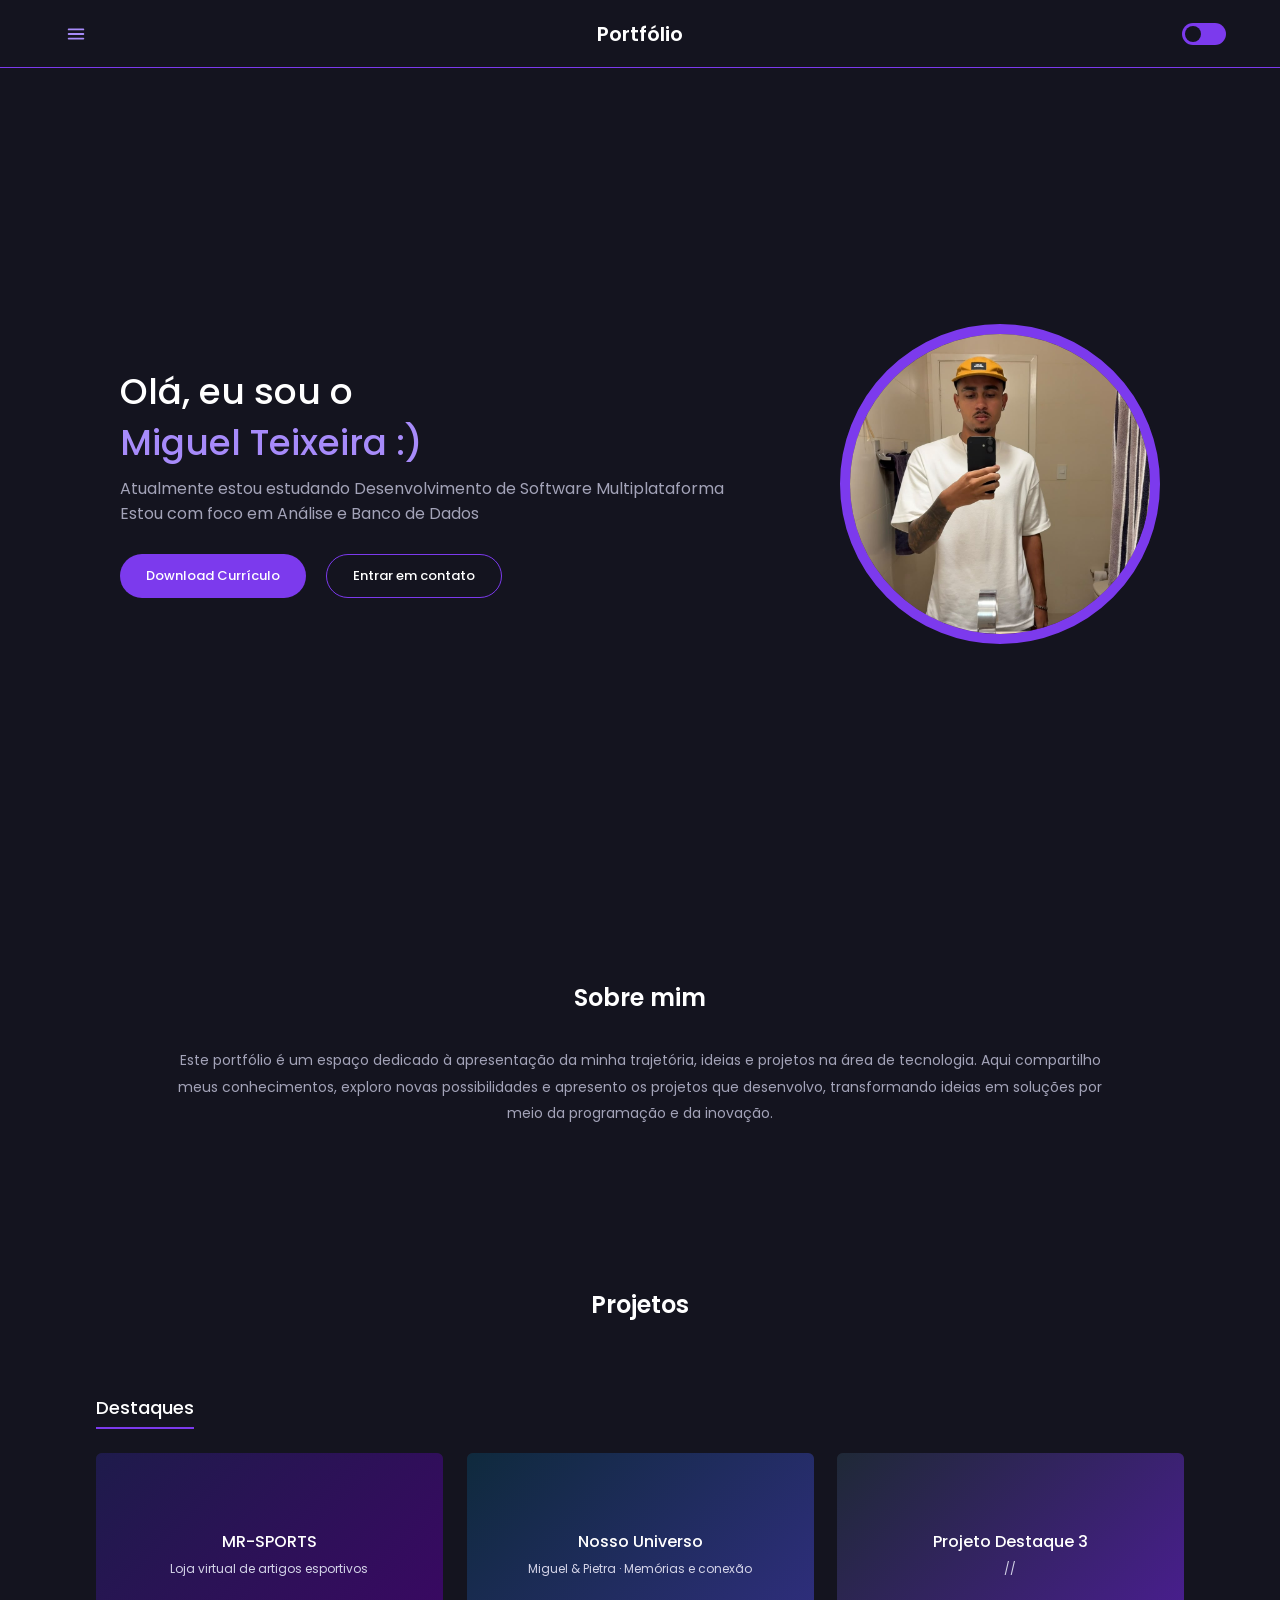
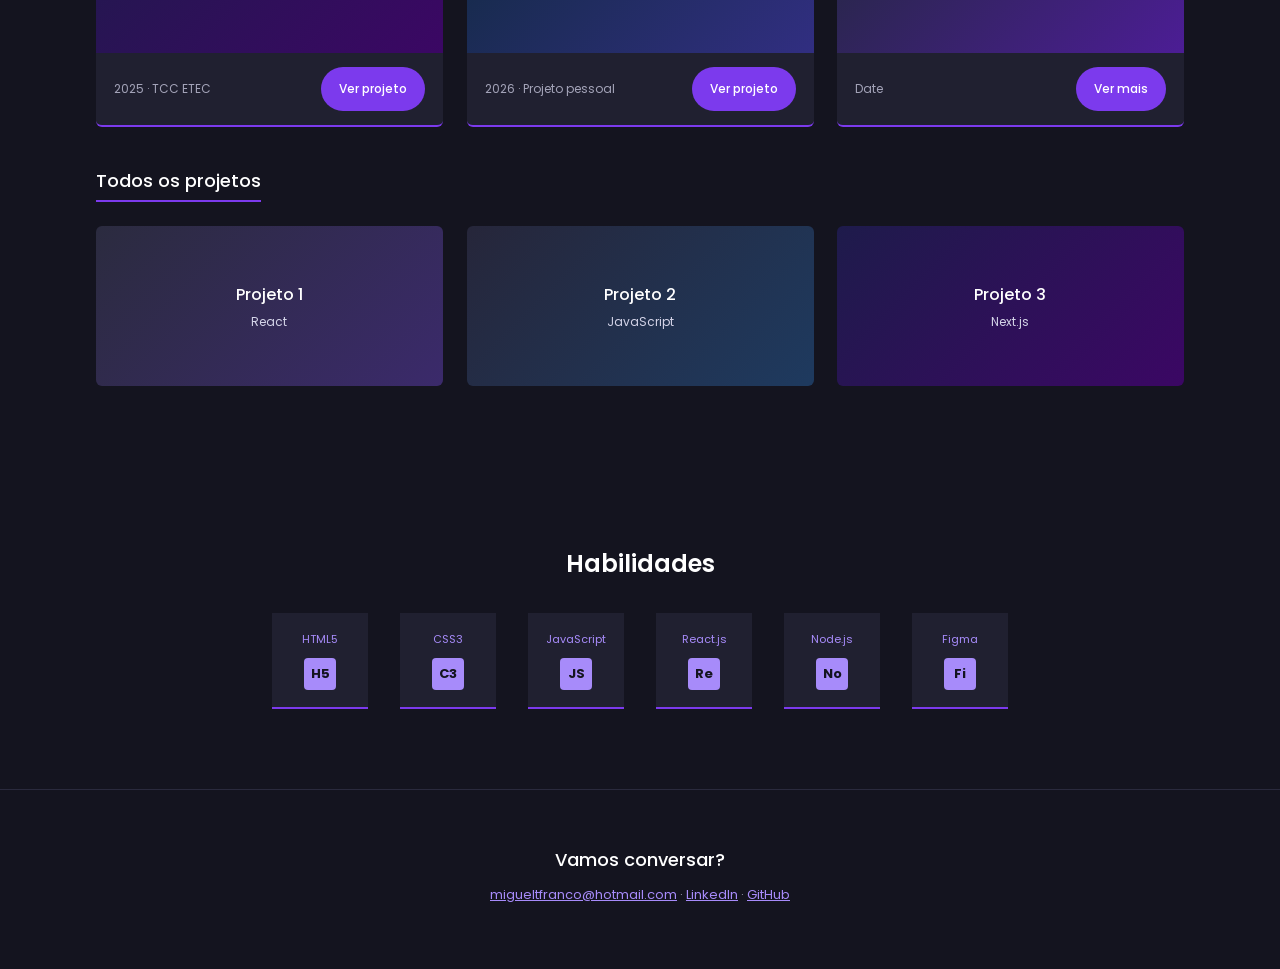
==== index.html @ 553a6d53 "Adiciona entrada com Miguel em pixel art alternando embaixadinhas" ====
<!doctype html>
<html lang="pt-BR">
  <head>
    <meta charset="UTF-8" />
    <meta name="viewport" content="width=device-width, initial-scale=1.0" />

    <!-- ============================================================
       [1] TÍTULO DA ABA DO NAVEGADOR E DESCRIÇÃO (aparece no Google)
       ============================================================ -->
    <title>Portfólio | Miguel Teixeira</title>
    <meta
      name="description"
      content="Portfólio de Miguel Teixeira, desenvolvedor de software."
    />

    <link rel="preconnect" href="https://fonts.googleapis.com" />
    <link rel="preconnect" href="https://fonts.gstatic.com" crossorigin />
    <link
      href="https://fonts.googleapis.com/css2?family=Poppins:wght@400;500;600&display=swap"
      rel="stylesheet"
    />

    <!-- Marca o <html> com "js" ANTES de pintar a página; o CSS só esconde
       os elementos da animação se o JavaScript estiver funcionando. -->
    <script>
      document.documentElement.classList.add("js");
    </script>

    <link rel="stylesheet" href="css/style.css" />
      <meta property="og:type" content="website" />
    <meta property="og:locale" content="pt_BR" />
    <meta property="og:title" content="Miguel Teixeira | Portfólio" />
    <meta property="og:description" content="Conheça minha trajetória na tecnologia, habilidades e projetos de desenvolvimento de software." />
    <meta property="og:url" content="https://portifoliomiguel17.vercel.app/" />
    <meta property="og:image" content="https://portifoliomiguel17.vercel.app/assets/portfolio-social.jpg" />
    <meta property="og:image:width" content="1200" />
    <meta property="og:image:height" content="627" />
    <meta property="og:image:alt" content="Prévia do portfólio de Miguel Teixeira" />
    <meta name="twitter:card" content="summary_large_image" />
    <meta name="twitter:title" content="Miguel Teixeira | Portfólio" />
    <meta name="twitter:image" content="https://portifoliomiguel17.vercel.app/assets/portfolio-social.jpg" />
      <link rel="preload" as="image" href="assets/miguel-embaixadinhas.png" />
    <link rel="stylesheet" href="css/intro.css" />
    <script src="js/intro.js" defer></script>
  </head>
  <body>
    <div class="intro-loader" id="introLoader" aria-label="Carregamento do portfólio">
<div class="intro-loader__inner"><div class="intro-loader__logo">&lt;Miguel /&gt;</div><div class="intro-loader__avatar" role="img" aria-label="Miguel fazendo embaixadinhas alternando as pernas"></div><h2>Só mais uma embaixadinha...</h2><div class="intro-loader__track" role="progressbar" aria-label="Carregando portfólio" aria-valuemin="0" aria-valuemax="100" aria-valuenow="0"><div class="intro-loader__fill"></div></div><p class="intro-loader__status">Carregando meu portfólio</p><button class="intro-loader__skip" type="button">Entrar no portfólio →</button></div></div>
    <!-- Barra roxa de progresso de rolagem (controlada pelo js/script.js) -->
    <div class="progresso" id="progresso" aria-hidden="true"></div>

    <!-- ============================================================
       CABEÇALHO
       ============================================================ -->
    <header class="cabecalho" id="cabecalho">
      <button
        class="cabecalho__btn"
        id="btnMenu"
        aria-label="Abrir menu"
        aria-expanded="false"
      >
        <svg
          width="22"
          height="22"
          viewBox="0 0 24 24"
          fill="none"
          stroke="currentColor"
          stroke-width="2"
          stroke-linecap="round"
          aria-hidden="true"
        >
          <path d="M4 7h16M4 12h16M4 17h16" />
        </svg>
      </button>

      <a class="cabecalho__titulo" href="#inicio">Portfólio</a>

      <button
        class="cabecalho__btn"
        id="btnTema"
        aria-label="Alternar tema claro e escuro"
      >
        <span class="toggle"><span class="toggle__bolinha"></span></span>
      </button>
    </header>

    <!-- Menu lateral (abre ao clicar nas 3 linhas) -->
    <nav class="menu" id="menu" aria-label="Navegação principal">
      <a href="#inicio">Início</a>
      <a href="#sobre">Sobre mim</a>
      <a href="#projetos">Projetos</a>
      <a href="#habilidades">Habilidades</a>
      <a href="#contato">Contato</a>
    </nav>
    <div class="menu__fundo" id="menuFundo"></div>

    <main>
      <!-- ============================================================
         SEÇÃO 1: APRESENTAÇÃO (HERO)
         ============================================================ -->
      <section class="hero" id="inicio">
        <div class="hero__texto">
          <p class="hero__linha" data-reveal="left">Olá, eu sou o</p>

          <!-- [2] >>> SEU NOME AQUI <<< -->
          <p class="hero__nome" data-reveal="left">Miguel Teixeira :)</p>

          <!-- [3] >>> SEU CARGO / TECNOLOGIAS AQUI <<< -->
          <p class="hero__cargo" data-reveal="left">
            Atualmente estou estudando Desenvolvimento de Software
            Multiplataforma <br />
            Estou com foco em Análise e Banco de Dados
          </p>

          <div class="hero__botoes" data-reveal="left">
            <!-- [4] Coloque seu currículo em assets/curriculo.pdf -->
            <a class="btn btn--cheio" href="/Currículo  (1).pdf" download
              >Download Currículo</a
            >
            <a class="btn btn--vazado" href="#contato">Entrar em contato</a>
          </div>
        </div>

        <!-- [5] SUA FOTO (fixa)
             O arquivo fica em Foto Portifolio.jpeg. Para trocar a foto,
             substitua esse arquivo mantendo o mesmo nome. -->
        <div class="hero__foto" data-reveal="right">
          <div class="foto">
            <img
              class="foto__img"
              src="Foto%20Portifolio.jpeg"
              alt="Foto de Miguel"
            />
          </div>
        </div>
      </section>

      <!-- ============================================================
         SEÇÃO 2: SOBRE MIM
         ============================================================ -->
      <section class="secao" id="sobre">
        <h2 class="secao__titulo" data-reveal="up">Sobre mim</h2>

        <!-- [6] >>> SEU TEXTO "SOBRE MIM" AQUI <<< -->
        <p class="sobre__texto" data-reveal="up">
          Este portfólio é um espaço dedicado à apresentação da minha
          trajetória, ideias e projetos na área de tecnologia. Aqui compartilho
          meus conhecimentos, exploro novas possibilidades e apresento os
          projetos que desenvolvo, transformando ideias em soluções por meio da
          programação e da inovação.
        </p>
      </section>

      <!-- ============================================================
         SEÇÃO 3: PROJETOS
         Para adicionar um projeto, copie um bloco <article class="card"> inteiro.
         ============================================================ -->
      <section class="secao" id="projetos">
        <h2 class="secao__titulo" data-reveal="up">Projetos</h2>

        <!-- [7] DESTAQUES -->
        <h3 class="subtitulo" data-reveal="up">Destaques</h3>
        <div class="grade" data-stagger>
          <article class="card card--destaque" data-reveal="up">
            <div class="card__capa card__capa--1">
              <h4>MR-SPORTS</h4>
              <p>Loja virtual de artigos esportivos</p>
            </div>
            <div class="card__rodape">
              <span>2025 · TCC ETEC</span>
              <a class="btn btn--cheio btn--pequeno" href="https://mr-sports-iota.vercel.app/" target="_blank" rel="noopener noreferrer">Ver projeto</a>
            </div>
          </article>

          <article class="card card--destaque" data-reveal="up">
            <div class="card__capa card__capa--2">
              <h4>Nosso Universo</h4>
              <p>Miguel &amp; Pietra · Memórias e conexão</p>
            </div>
            <div class="card__rodape">
              <span>2026 · Projeto pessoal</span>
              <a class="btn btn--cheio btn--pequeno" href="https://miguel-e-pietra.vercel.app/?visitante=1" target="_blank" rel="noopener noreferrer">Ver projeto</a>
            </div>
          </article>

          <article class="card card--destaque" data-reveal="up">
            <div class="card__capa card__capa--3">
              <h4>Projeto Destaque 3</h4>
              <p>//</p>
            </div>
            <div class="card__rodape">
              <span>Date</span>
              <a class="btn btn--cheio btn--pequeno" href="#">Ver mais</a>
            </div>
          </article>
        </div>

        <!-- [8] TODOS OS PROJETOS -->
        <h3 class="subtitulo" data-reveal="up">Todos os projetos</h3>
        <div class="grade" data-stagger>
          <article class="card" data-reveal="up">
            <div class="card__capa card__capa--4 card__capa--baixa">
              <h4>Projeto 1</h4>
              <p>React</p>
            </div>
          </article>
          <article class="card" data-reveal="up">
            <div class="card__capa card__capa--5 card__capa--baixa">
              <h4>Projeto 2</h4>
              <p>JavaScript</p>
            </div>
          </article>
          <article class="card" data-reveal="up">
            <div class="card__capa card__capa--1 card__capa--baixa">
              <h4>Projeto 3</h4>
              <p>Next.js</p>
            </div>
          </article>
        </div>
      </section>

      <!-- ============================================================
         SEÇÃO 4: HABILIDADES
         Para adicionar uma: copie uma linha <li class="skill"> inteira.
         ============================================================ -->
      <section class="secao" id="habilidades">
        <h2 class="secao__titulo" data-reveal="up">Habilidades</h2>

        <ul class="skills" data-stagger>
          <li class="skill" data-reveal="zoom"><span>HTML5</span><b>H5</b></li>
          <li class="skill" data-reveal="zoom"><span>CSS3</span><b>C3</b></li>
          <li class="skill" data-reveal="zoom">
            <span>JavaScript</span><b>JS</b>
          </li>
          <li class="skill" data-reveal="zoom">
            <span>React.js</span><b>Re</b>
          </li>
          <li class="skill" data-reveal="zoom">
            <span>Node.js</span><b>No</b>
          </li>
          <li class="skill" data-reveal="zoom"><span>Figma</span><b>Fi</b></li>
        </ul>
      </section>
    </main>

    <!-- ============================================================
       RODAPÉ / CONTATO
       ============================================================ -->

    <footer class="rodape" id="contato">
      <h2>Vamos conversar?</h2>
      <!-- [9] >>> SEUS LINKS DE CONTATO AQUI <<< -->
      <p>
        <a href="mailto:migueltfranco@hotmail.com">migueltfranco@hotmail.com</a>
        ·
        <a
          href="https://www.linkedin.com/in/miguel-franco-708988295"
          target="_blank"
          rel="noopener"
          >LinkedIn</a
        >
        ·
        <a href="https://github.com/Miguel170307" target="_blank" rel="noopener"
          >GitHub</a
        >
      </p>
    </footer>

    <script src="js/script.js"></script>
  </body>
</html>
---- css/style.css ----
/* ==================================================================
   ÍNDICE
   1. Cores e variáveis (mude as cores do site AQUI)
   2. Base
   3. Barra de progresso e cabeçalho
   4. Menu lateral
   5. Botões
   6. Hero (apresentação + foto)
   7. Seções, Sobre, Projetos, Habilidades, Rodapé
   8. ANIMAÇÕES DE ROLAGEM (efeito ao descer a página)
   9. Responsivo (celular/tablet)
   ================================================================== */


/* ------------------------------------------------------------------
   1. CORES E VARIÁVEIS
   ------------------------------------------------------------------ */
:root {
  --cor-destaque: #7c3aed;        /* roxo principal */
  --cor-destaque-claro: #a78bfa;  /* roxo claro (textos, ícones) */
  --fundo: #14141f;               /* fundo da página */
  --fundo-card: #202030;          /* fundo dos cards */
  --texto: #ffffff;               /* texto principal */
  --texto-suave: #a3a3b8;         /* textos secundários */
  --borda: #2a2a3d;

  /* velocidade das animações de rolagem */
  --anim-duracao: 0.8s;
}

/* Tema claro (ativado pelo botão do cabeçalho) */
[data-tema="claro"] {
  --cor-destaque-claro: #6d28d9;
  --fundo: #f6f5fb;
  --fundo-card: #ffffff;
  --texto: #1b1b2b;
  --texto-suave: #55556b;
  --borda: #dcd9ec;
}


/* ------------------------------------------------------------------
   2. BASE
   ------------------------------------------------------------------ */
* { box-sizing: border-box; }

html { scroll-behavior: smooth; scroll-padding-top: 80px; }

body {
  margin: 0;
  font-family: 'Poppins', system-ui, sans-serif;
  background: var(--fundo);
  color: var(--texto);
  transition: background 0.3s, color 0.3s;
}

a { color: var(--cor-destaque-claro); }
img { max-width: 100%; }


/* ------------------------------------------------------------------
   3. BARRA DE PROGRESSO E CABEÇALHO
   ------------------------------------------------------------------ */
.progresso {
  position: fixed;
  top: 0; left: 0;
  height: 3px;
  width: 100%;
  background: var(--cor-destaque);
  transform: scaleX(0);
  transform-origin: left;
  z-index: 200;
}

.cabecalho {
  position: sticky;
  top: 0;
  z-index: 100;
  display: flex;
  align-items: center;
  justify-content: space-between;
  height: 68px;
  padding: 0 48px;
  background: var(--fundo);
  border-bottom: 1px solid var(--cor-destaque);
  transition: background 0.3s, box-shadow 0.3s;
}
/* a classe "rolou" é adicionada pelo JS quando você desce a página */
.cabecalho.rolou {
  background: color-mix(in srgb, var(--fundo) 85%, transparent);
  backdrop-filter: blur(10px);
  box-shadow: 0 6px 24px rgba(0, 0, 0, 0.25);
}

.cabecalho__titulo {
  color: var(--texto);
  font-size: 20px;
  font-weight: 600;
  text-decoration: none;
}

.cabecalho__btn {
  width: 56px; height: 44px;
  display: flex; align-items: center; justify-content: center;
  background: transparent;
  border: 0;
  color: var(--cor-destaque-claro);
  cursor: pointer;
}

.toggle {
  width: 52px; height: 22px;
  display: flex; align-items: center;
  padding: 0 3px;
  border-radius: 11px;
  background: var(--cor-destaque);
}
.toggle__bolinha {
  width: 16px; height: 16px;
  border-radius: 50%;
  background: var(--fundo);
  transition: transform 0.3s;
}
[data-tema="claro"] .toggle__bolinha { transform: translateX(28px); }


/* ------------------------------------------------------------------
   4. MENU LATERAL
   ------------------------------------------------------------------ */
.menu {
  position: fixed;
  top: 69px; left: 0; bottom: 0;
  width: 260px;
  padding: 24px;
  display: flex;
  flex-direction: column;
  gap: 4px;
  background: var(--fundo-card);
  border-right: 1px solid var(--cor-destaque);
  transform: translateX(-100%);
  transition: transform 0.35s ease;
  z-index: 150;
}
.menu.aberto { transform: translateX(0); }

.menu a {
  display: flex; align-items: center;
  min-height: 44px;
  padding: 0 12px;
  border-radius: 8px;
  color: var(--texto);
  text-decoration: none;
}
.menu a:hover { background: color-mix(in srgb, var(--cor-destaque) 25%, transparent); }

.menu__fundo {
  position: fixed; inset: 69px 0 0 0;
  background: rgba(0, 0, 0, 0.5);
  opacity: 0;
  pointer-events: none;
  transition: opacity 0.3s;
  z-index: 140;
}
.menu__fundo.aberto { opacity: 1; pointer-events: auto; }


/* ------------------------------------------------------------------
   5. BOTÕES
   ------------------------------------------------------------------ */
.btn {
  display: inline-flex; align-items: center; justify-content: center;
  height: 44px;
  padding: 0 26px;
  border-radius: 22px;
  font-size: 13px;
  font-weight: 500;
  text-decoration: none;
  color: #fff;
  transition: transform 0.2s, box-shadow 0.2s, background 0.2s;
}
.btn:hover { transform: translateY(-2px); box-shadow: 0 8px 20px rgba(124, 58, 237, 0.35); }

.btn--cheio  { background: var(--cor-destaque); }
.btn--vazado { border: 1px solid var(--cor-destaque); color: var(--texto); }
.btn--pequeno { padding: 0 18px; font-size: 12px; }


/* ------------------------------------------------------------------
   6. HERO (APRESENTAÇÃO + FOTO)
   ------------------------------------------------------------------ */
.hero {
  display: flex;
  flex-wrap: wrap;
  align-items: center;
  justify-content: space-between;
  gap: 48px;
  min-height: calc(100vh - 68px);
  padding: 64px 120px;
}

.hero__texto { flex: 1 1 420px; min-width: 0; }
.hero__linha { margin: 0; font-size: 36px; font-weight: 500; line-height: 1.2; }
.hero__nome  { margin: 8px 0 0; font-size: 36px; font-weight: 500; line-height: 1.2; color: var(--cor-destaque-claro); }
.hero__cargo { margin: 12px 0 0; font-size: 16px; color: var(--texto-suave); }
.hero__botoes { display: flex; flex-wrap: wrap; gap: 20px; margin-top: 28px; }

/* --- Foto circular com upload --- */
.hero__foto { flex: 0 0 auto; }

.foto {
  position: relative;
  display: flex; align-items: center; justify-content: center;
  width: 320px; height: 320px;
  border-radius: 50%;
  border: 10px solid var(--cor-destaque);
  background: linear-gradient(160deg, #3b2a6b, #5b1a7a);
  overflow: hidden;
  cursor: pointer;
  transition: transform 0.3s, box-shadow 0.3s;
}
.foto:hover { transform: scale(1.03); box-shadow: 0 0 40px rgba(124, 58, 237, 0.45); }

.foto__img { width: 100%; height: 100%; object-fit: cover; object-position: 50% 30%; display: block; }
.foto__img[hidden], .foto__vazio[hidden] { display: none; }

.foto__vazio {
  display: flex; flex-direction: column; align-items: center; gap: 8px;
  padding: 0 40px;
  text-align: center;
  font-size: 14px;
  color: #d4d4e8;
}
.foto__vazio small { font-size: 12px; opacity: 0.75; }

/* faixa "Trocar foto" que aparece ao passar o mouse (só quando já há foto) */
.foto__trocar {
  position: absolute; left: 0; right: 0; bottom: 0;
  padding: 12px 0 18px;
  text-align: center;
  font-size: 12px;
  color: #fff;
  background: linear-gradient(transparent, rgba(0, 0, 0, 0.7));
  opacity: 0;
  transition: opacity 0.25s;
}
.foto.tem-foto:hover .foto__trocar { opacity: 1; }


/* ------------------------------------------------------------------
   7. SEÇÕES, SOBRE, PROJETOS, HABILIDADES, RODAPÉ
   ------------------------------------------------------------------ */
.secao { padding: 80px 96px; }

.secao__titulo {
  margin: 0 0 32px;
  text-align: center;
  font-size: 24px;
  font-weight: 600;
}

.sobre__texto {
  max-width: 960px;
  margin: 0 auto;
  text-align: center;
  font-size: 14px;
  line-height: 1.9;
  color: var(--texto-suave);
}

/* --- Projetos --- */
.subtitulo {
  display: inline-block;
  margin: 40px 0 24px;
  padding-bottom: 6px;
  font-size: 18px;
  font-weight: 500;
  border-bottom: 2px solid var(--cor-destaque);
}

.grade {
  display: grid;
  grid-template-columns: repeat(3, minmax(0, 1fr));
  gap: 24px;
}

.card {
  overflow: hidden;
  border-radius: 6px;
  background: var(--fundo-card);
  transition: transform 0.3s, box-shadow 0.3s;
}
.card:hover { transform: translateY(-6px); box-shadow: 0 14px 32px rgba(0, 0, 0, 0.3); }
.card--destaque { border-bottom: 2px solid var(--cor-destaque); }

.card__capa {
  height: 200px;
  display: flex; flex-direction: column; align-items: center; justify-content: center;
  gap: 6px;
  color: #fff;
}
.card__capa--baixa { height: 160px; }
.card__capa h4 { margin: 0; font-size: 16px; font-weight: 500; }
.card__capa p  { margin: 0; font-size: 12px; color: #d4d4e8; }

/* cores de fundo das capas de exemplo (troque por imagens quando quiser) */
.card__capa--1 { background: linear-gradient(135deg, #1e1b4b, #3b0764); }
.card__capa--2 { background: linear-gradient(135deg, #0f2a3d, #312e81); }
.card__capa--3 { background: linear-gradient(135deg, #1f2937, #4c1d95); }
.card__capa--4 { background: linear-gradient(135deg, #2b2b3f, #3b2a6b); }
.card__capa--5 { background: linear-gradient(135deg, #26263a, #1e3a5f); }
.card__capa--6 { background: linear-gradient(135deg, #2a2236, #5b1a7a); }

.card__rodape {
  display: flex; align-items: center; justify-content: space-between;
  gap: 12px;
  padding: 14px 18px;
  font-size: 12px;
  color: var(--texto-suave);
}

/* --- Habilidades --- */
.skills {
  list-style: none;
  margin: 0; padding: 0;
  display: flex; flex-wrap: wrap;
  justify-content: center;
  gap: 32px;
}
.skill {
  width: 96px; height: 96px;
  display: flex; flex-direction: column; align-items: center; justify-content: center;
  gap: 10px;
  background: var(--fundo-card);
  border-bottom: 2px solid var(--cor-destaque);
  transition: transform 0.25s, box-shadow 0.25s;
}
.skill:hover { transform: translateY(-6px); box-shadow: 0 10px 24px rgba(124, 58, 237, 0.3); }
.skill span { font-size: 11px; color: var(--cor-destaque-claro); }
.skill b {
  width: 32px; height: 32px;
  display: flex; align-items: center; justify-content: center;
  border-radius: 4px;
  background: var(--cor-destaque-claro);
  color: var(--fundo);
  font-size: 13px;
}

/* --- Rodapé --- */
.rodape {
  padding: 56px 48px 64px;
  text-align: center;
  border-top: 1px solid var(--borda);
}
.rodape h2 { margin: 0 0 12px; font-size: 18px; font-weight: 500; }
.rodape p  { margin: 0; font-size: 13px; color: var(--texto-suave); }


/* ------------------------------------------------------------------
   8. ANIMAÇÕES DE ROLAGEM
   Os elementos com data-reveal="..." começam escondidos e deslocados.
   Quando entram na tela, o JS adiciona a classe ".visivel" e eles
   deslizam para o lugar. Tipos: up | left | right | zoom
   Para deixar mais rápido/lento, mude --anim-duracao lá em cima.
   Se o JS falhar, nada fica escondido (o .js só existe com JS ativo).
   ------------------------------------------------------------------ */
.js [data-reveal] {
  opacity: 0;
  transition:
    opacity var(--anim-duracao) ease,
    transform var(--anim-duracao) cubic-bezier(0.2, 0.7, 0.2, 1);
  will-change: opacity, transform;
}
.js [data-reveal="up"]    { transform: translateY(48px); }
.js [data-reveal="left"]  { transform: translateX(-60px); }
.js [data-reveal="right"] { transform: translateX(60px); }
.js [data-reveal="zoom"]  { transform: scale(0.7); }

.js [data-reveal].visivel {
  opacity: 1;
  transform: none;
}

/* Quem prefere menos movimento (configuração do sistema) não vê a animação */
@media (prefers-reduced-motion: reduce) {
  html { scroll-behavior: auto; }
  .js [data-reveal] { opacity: 1; transform: none; transition: none; }
}


/* ------------------------------------------------------------------
   9. RESPONSIVO
   ------------------------------------------------------------------ */
@media (max-width: 1024px) {
  .hero, .secao { padding-left: 48px; padding-right: 48px; }
  .grade { grid-template-columns: repeat(2, minmax(0, 1fr)); }
}

@media (max-width: 640px) {
  .cabecalho { padding: 0 12px; }
  .hero { padding: 40px 20px; justify-content: center; text-align: center; }
  .hero__botoes { justify-content: center; }
  .hero__foto { order: -1; }
  .foto { width: 240px; height: 240px; }
  .hero__linha, .hero__nome { font-size: 28px; }
  .secao { padding: 56px 20px; }
  .grade { grid-template-columns: 1fr; }
  .skills { gap: 16px; }
}

/* Projeto MR-SPORTS: mantém o tamanho original dos destaques. */
#projetos .grade { align-items: start; }
.projeto__botao { border: 0; cursor: pointer; font-family: inherit; }
.projeto__detalhes { padding: 0 18px 20px; color: var(--texto-suave); font-size: 13px; line-height: 1.8; }
.projeto__detalhes[hidden] { display: none; }
.projeto__detalhes p { margin: 0; }
.projeto__tecnologias { display: flex; flex-wrap: wrap; gap: 6px; padding: 14px 0; }
.projeto__tecnologias span { padding: 4px 7px; border-radius: 4px; font-size: 11px; color: var(--cor-destaque-claro); background: color-mix(in srgb, var(--cor-destaque) 18%, var(--fundo-card)); }
---- css/intro.css ----
.intro-loader{display:none}.js .intro-loader{position:fixed;inset:0;z-index:1000;display:grid;place-items:center;text-align:center;background:radial-gradient(ellipse at 50% 45%,#18203e,#0c0c17 65%);color:#fff;padding:24px;transition:opacity .45s,visibility .45s;animation:intro-failsafe 0s 9s forwards}.intro-loader[hidden]{display:none!important}.intro-loader.is-leaving{opacity:0;visibility:hidden;pointer-events:none}.intro-loader__inner{width:min(100%,440px)}.intro-loader__logo{font-family:monospace;color:#a78bfa;margin-bottom:18px}.intro-loader__avatar{width:230px;height:306px;max-width:100%;margin:0 auto;background-image:url('../assets/miguel-embaixadinhas.png');background-size:400% 100%;background-repeat:no-repeat;image-rendering:pixelated;animation:intro-juggle 1.2s steps(1,end) infinite}.intro-loader h2{font-size:clamp(18px,4vw,22px);font-weight:500;margin:16px 0 24px}.intro-loader__track{height:4px;background:#292936;border-radius:4px;overflow:hidden}.intro-loader__fill{height:100%;width:0;background:linear-gradient(90deg,#7c3aed,#42b8ff);transition:width .15s linear}.intro-loader__status{font-size:13px;color:#a3a3b8;margin:15px 0}.intro-loader__skip{font:inherit;font-size:12px;color:#fff;background:transparent;border:1px solid #5c527c;border-radius:22px;padding:12px 20px;cursor:pointer}.intro-loader__skip:focus-visible{outline:2px solid #a78bfa;outline-offset:4px}@keyframes intro-juggle{0%,100%{background-position:0% 0}25%{background-position:33.333333% 0}50%{background-position:66.666667% 0}75%{background-position:100% 0}}@keyframes intro-failsafe{to{opacity:0;visibility:hidden;pointer-events:none}}@media(prefers-reduced-motion:reduce){.intro-loader__avatar{animation:none}.intro-loader,.intro-loader__fill{transition:none}}
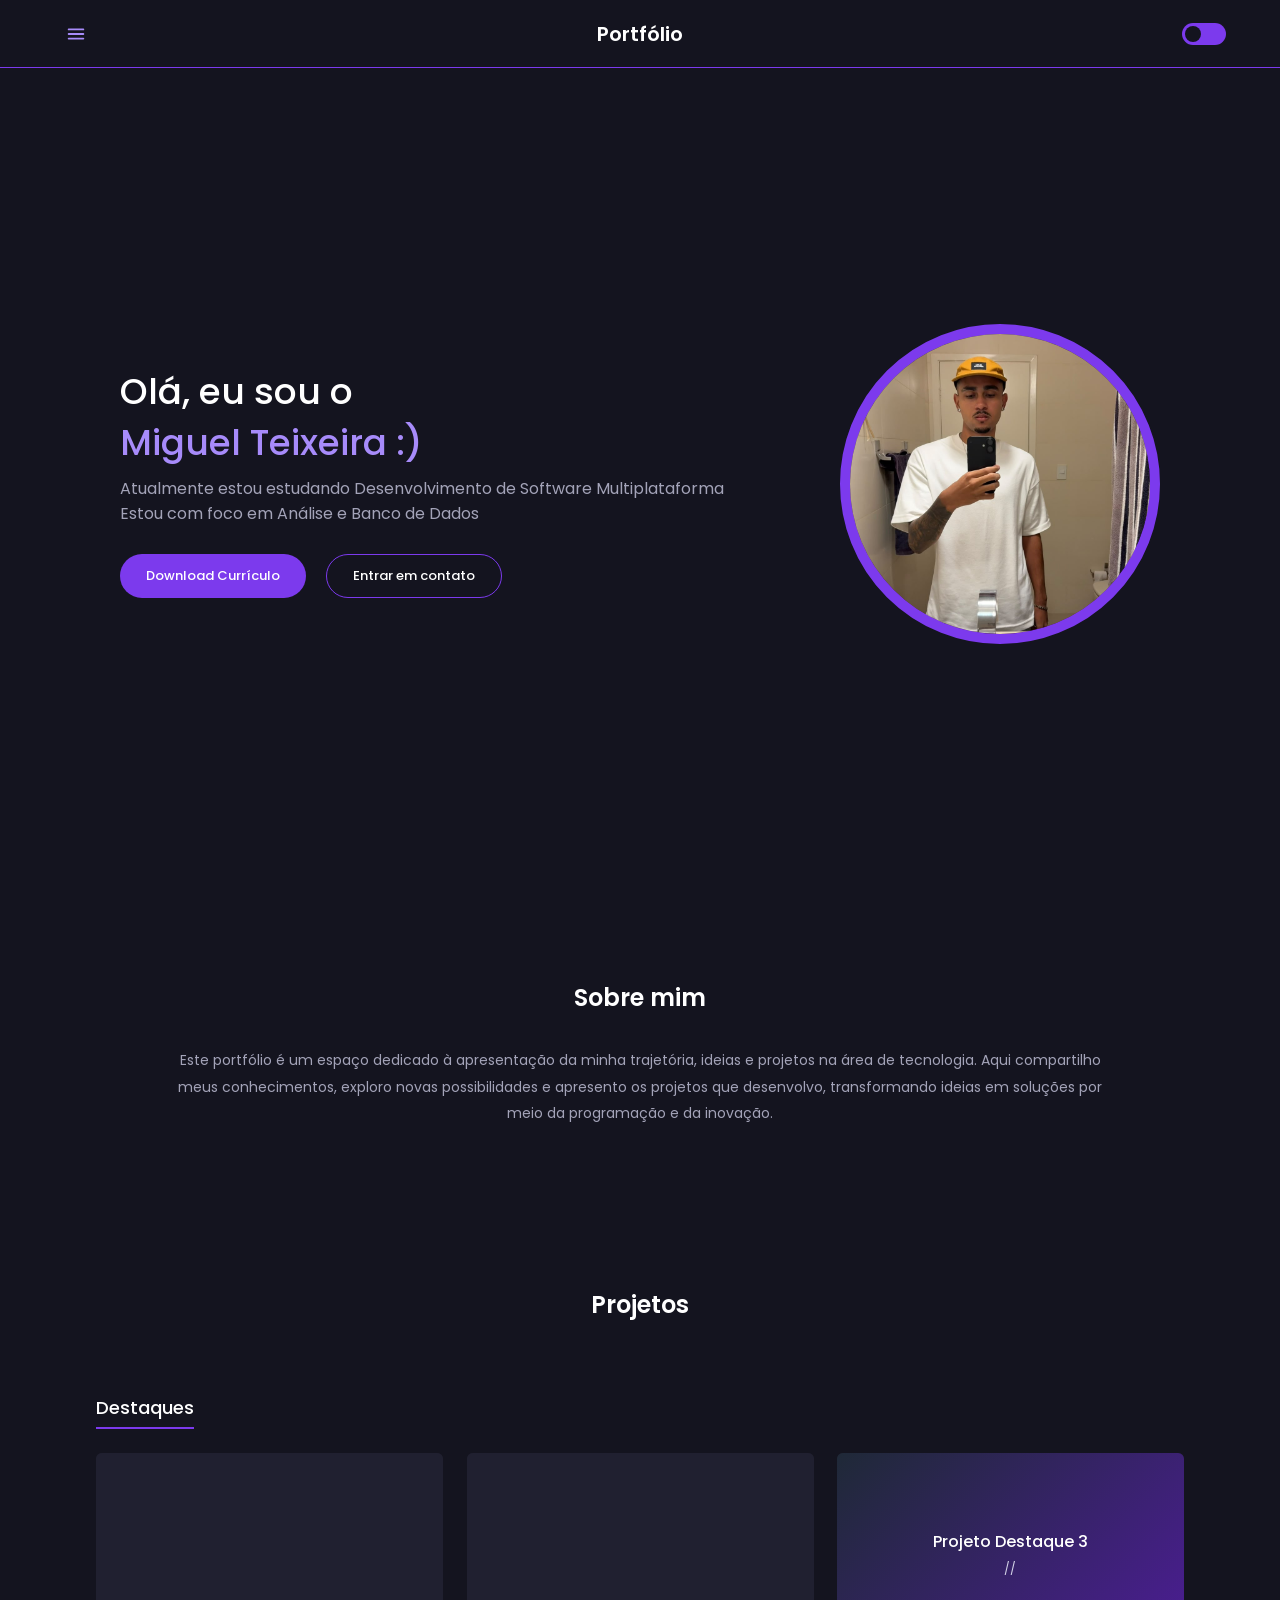
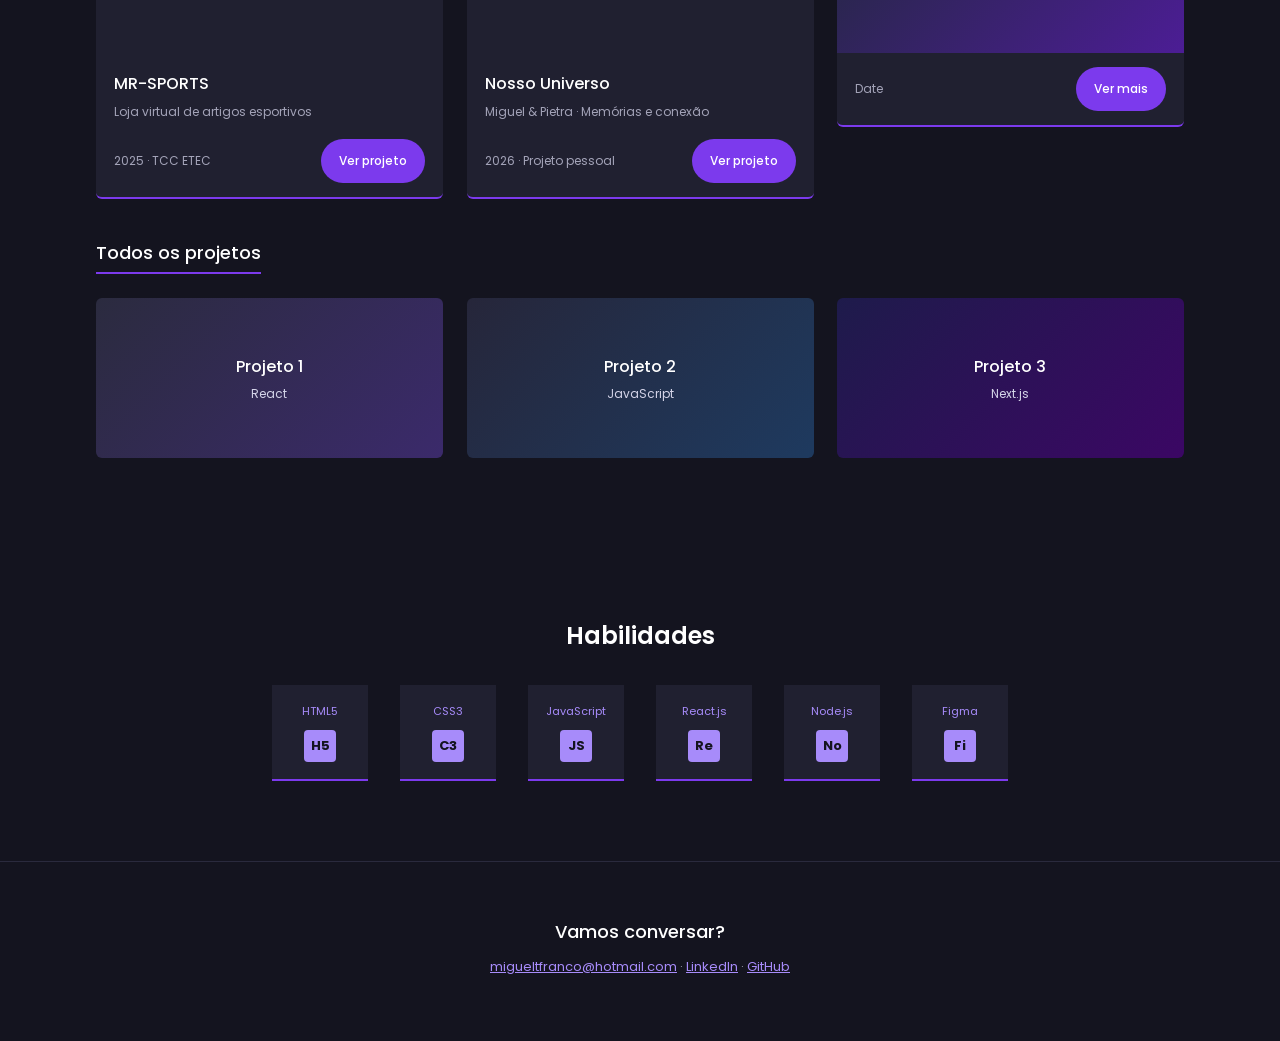
==== commit d912c7dc: "Mostra prévias visuais do MR-SPORTS e Nosso Universo nos cards" ====
--- a/index.html
+++ b/index.html
@@ -42,6 +42,7 @@
       <link rel="preload" as="image" href="assets/miguel-embaixadinhas.png" />
     <link rel="stylesheet" href="css/intro.css" />
     <script src="js/intro.js" defer></script>
+      <script src="js/project-previews.js" defer></script>
   </head>
   <body>
     <div class="intro-loader" id="introLoader" aria-label="Carregamento do portfólio">
@@ -162,10 +163,8 @@
         <h3 class="subtitulo" data-reveal="up">Destaques</h3>
         <div class="grade" data-stagger>
           <article class="card card--destaque" data-reveal="up">
-            <div class="card__capa card__capa--1">
-              <h4>MR-SPORTS</h4>
-              <p>Loja virtual de artigos esportivos</p>
-            </div>
+            <a class="card__preview" href="https://mr-sports-iota.vercel.app/" target="_blank" rel="noopener noreferrer" aria-label="Abrir MR-SPORTS"><iframe src="assets/previews/mr-sports.html" title="Prévia visual de MR-SPORTS" loading="lazy" sandbox="" tabindex="-1" aria-hidden="true"></iframe></a>
+            <div class="card__info"><h4>MR-SPORTS</h4><p>Loja virtual de artigos esportivos</p></div>
             <div class="card__rodape">
               <span>2025 · TCC ETEC</span>
               <a class="btn btn--cheio btn--pequeno" href="https://mr-sports-iota.vercel.app/" target="_blank" rel="noopener noreferrer">Ver projeto</a>
@@ -173,10 +172,8 @@
           </article>
 
           <article class="card card--destaque" data-reveal="up">
-            <div class="card__capa card__capa--2">
-              <h4>Nosso Universo</h4>
-              <p>Miguel &amp; Pietra · Memórias e conexão</p>
-            </div>
+            <a class="card__preview" href="https://miguel-e-pietra.vercel.app/?visitante=1" target="_blank" rel="noopener noreferrer" aria-label="Abrir Nosso Universo"><iframe src="assets/previews/nosso-universo.html" title="Prévia visual de Nosso Universo" loading="lazy" sandbox="" tabindex="-1" aria-hidden="true"></iframe></a>
+            <div class="card__info"><h4>Nosso Universo</h4><p>Miguel &amp; Pietra · Memórias e conexão</p></div>
             <div class="card__rodape">
               <span>2026 · Projeto pessoal</span>
               <a class="btn btn--cheio btn--pequeno" href="https://miguel-e-pietra.vercel.app/?visitante=1" target="_blank" rel="noopener noreferrer">Ver projeto</a>
--- a/css/style.css
+++ b/css/style.css
@@ -415,3 +415,15 @@
 .projeto__detalhes p { margin: 0; }
 .projeto__tecnologias { display: flex; flex-wrap: wrap; gap: 6px; padding: 14px 0; }
 .projeto__tecnologias span { padding: 4px 7px; border-radius: 4px; font-size: 11px; color: var(--cor-destaque-claro); background: color-mix(in srgb, var(--cor-destaque) 18%, var(--fundo-card)); }
+
+/* Prévias visuais dos projetos: documentos estáticos, sem login ou scripts. */
+.card__preview{display:block;position:relative;height:200px;overflow:hidden;background:var(--fundo-card);isolation:isolate}
+.card__preview iframe{display:block;position:absolute;left:0;top:0;width:1200px;height:760px;border:0;transform:scale(.3);transform-origin:top left;pointer-events:none;user-select:none}
+.card__preview::after{content:"Abrir projeto ↗";position:absolute;right:12px;bottom:12px;padding:7px 12px;border-radius:18px;background:#14141fe8;color:#fff;font-size:12px;opacity:0;transform:translateY(4px);transition:opacity .2s,transform .2s}
+.card__preview:hover::after,.card__preview:focus-visible::after{opacity:1;transform:none}
+.card__preview:focus-visible{outline:3px solid var(--cor-destaque-claro);outline-offset:-3px}
+.card__info{padding:18px 18px 4px}
+.card__info h4{font-size:16px;font-weight:500;color:var(--texto);margin:0 0 6px}
+.card__info p{color:var(--texto-suave);font-size:12px;margin:0;line-height:1.6}
+@media(hover:none){.card__preview::after{opacity:1;transform:none}}
+@media(prefers-reduced-motion:reduce){.card__preview::after{transition:none}}
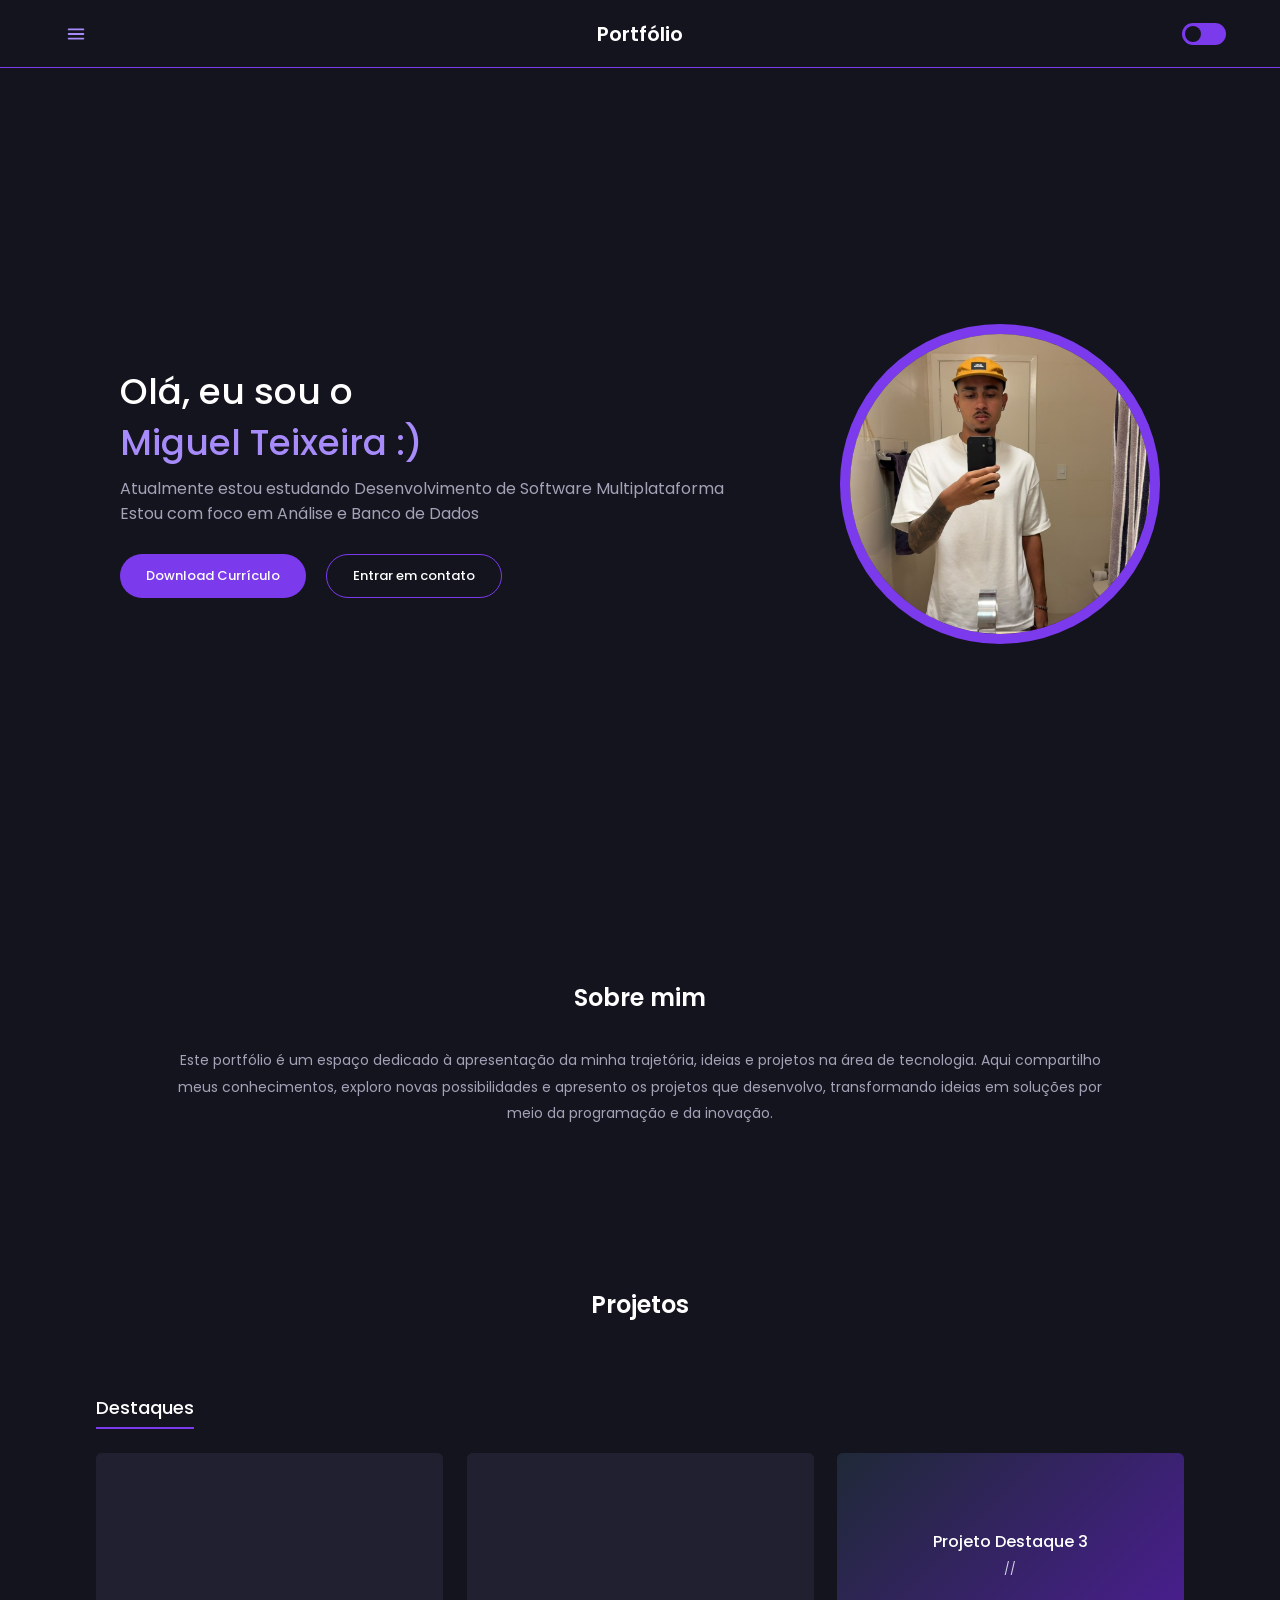
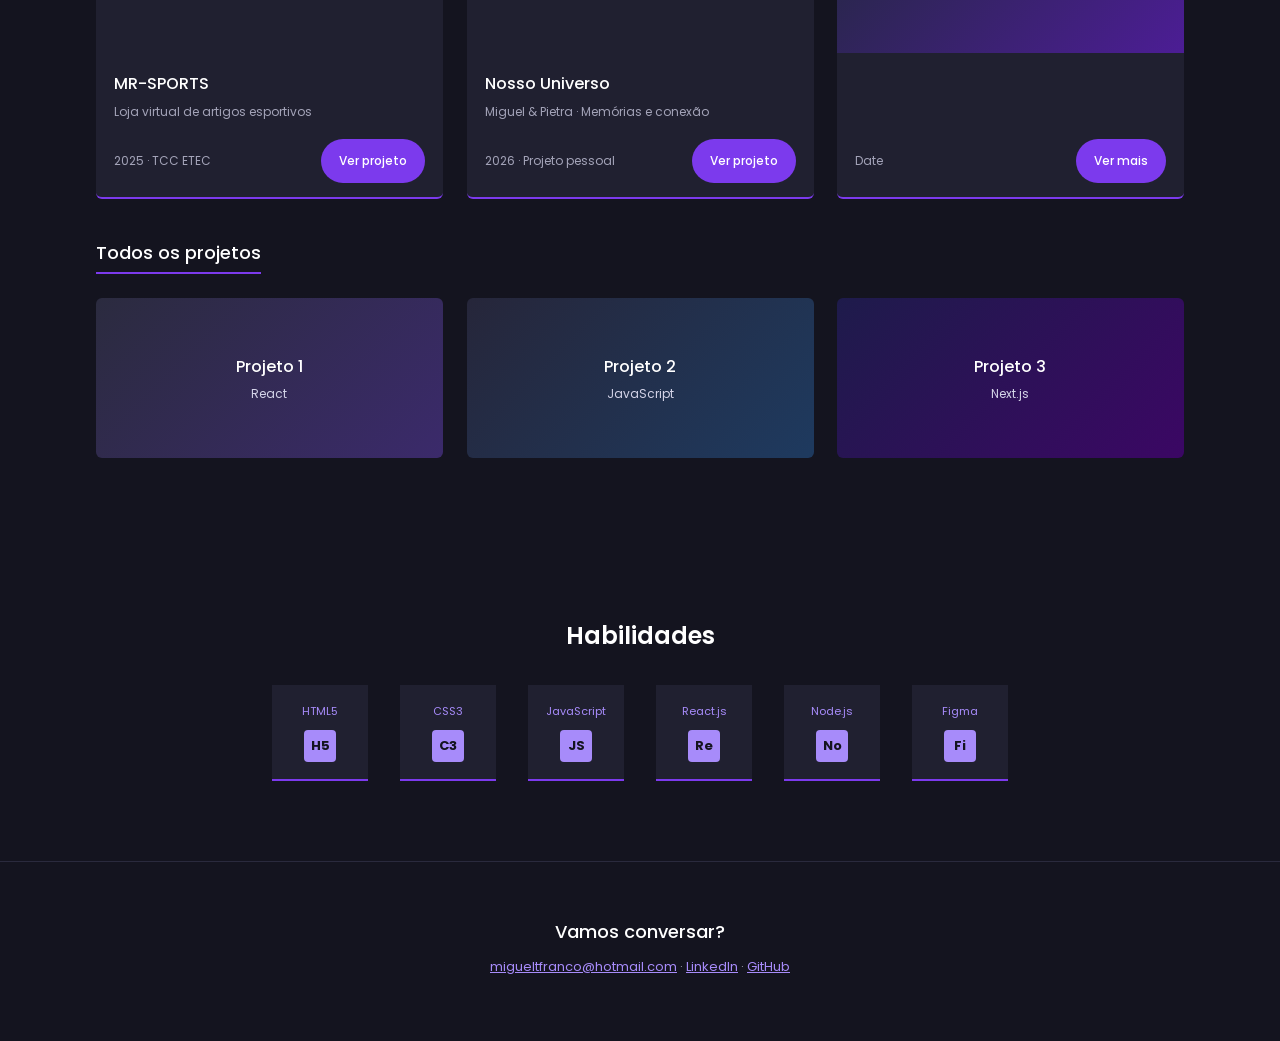
==== commit d3716872: "Adiciona halo discreto e leve acompanhando o ponteiro" ====
--- a/index.html
+++ b/index.html
@@ -43,6 +43,8 @@
     <link rel="stylesheet" href="css/intro.css" />
     <script src="js/intro.js" defer></script>
       <script src="js/project-previews.js" defer></script>
+      <link rel="stylesheet" href="css/cursor-halo.css" />
+    <script src="js/cursor-halo.js" defer></script>
   </head>
   <body>
     <div class="intro-loader" id="introLoader" aria-label="Carregamento do portfólio">
--- a/css/style.css
+++ b/css/style.css
@@ -408,7 +408,7 @@
 }
 
 /* Projeto MR-SPORTS: mantém o tamanho original dos destaques. */
-#projetos .grade { align-items: start; }
+#projetos .grade { align-items: stretch; }
 .projeto__botao { border: 0; cursor: pointer; font-family: inherit; }
 .projeto__detalhes { padding: 0 18px 20px; color: var(--texto-suave); font-size: 13px; line-height: 1.8; }
 .projeto__detalhes[hidden] { display: none; }
@@ -427,3 +427,10 @@
 .card__info p{color:var(--texto-suave);font-size:12px;margin:0;line-height:1.6}
 @media(hover:none){.card__preview::after{opacity:1;transform:none}}
 @media(prefers-reduced-motion:reduce){.card__preview::after{transition:none}}
+
+/* Alturas iguais por linha, com os botões alinhados na base. */
+#projetos .card--destaque { display: flex; flex-direction: column; min-height: 344px; }
+#projetos .card--destaque > .card__preview,
+#projetos .card--destaque > .card__capa { flex: 0 0 200px; }
+#projetos .card--destaque > .card__info { min-height: 72px; }
+#projetos .card--destaque > .card__rodape { margin-top: auto; min-height: 72px; flex-wrap: wrap; }
--- a/css/cursor-halo.css
+++ b/css/cursor-halo.css
@@ -0,0 +1,6 @@
+.cursor-halo{display:none}
+@media(hover:hover) and (pointer:fine) and (prefers-reduced-motion:no-preference){
+.cursor-halo{display:block;position:fixed;top:0;left:0;width:28px;height:28px;margin:-14px 0 0 -14px;z-index:2000;border:1px solid rgba(167,139,250,.48);border-radius:50%;background:rgba(124,58,237,.035);pointer-events:none;opacity:0;transform:translate3d(-100px,-100px,0);transition:opacity .18s ease,border-color .2s,background-color .2s;will-change:transform;contain:layout style paint}
+.cursor-halo.is-visible{opacity:1}
+.cursor-halo.is-link{border-color:rgba(167,139,250,.7);background:rgba(124,58,237,.065)}
+}
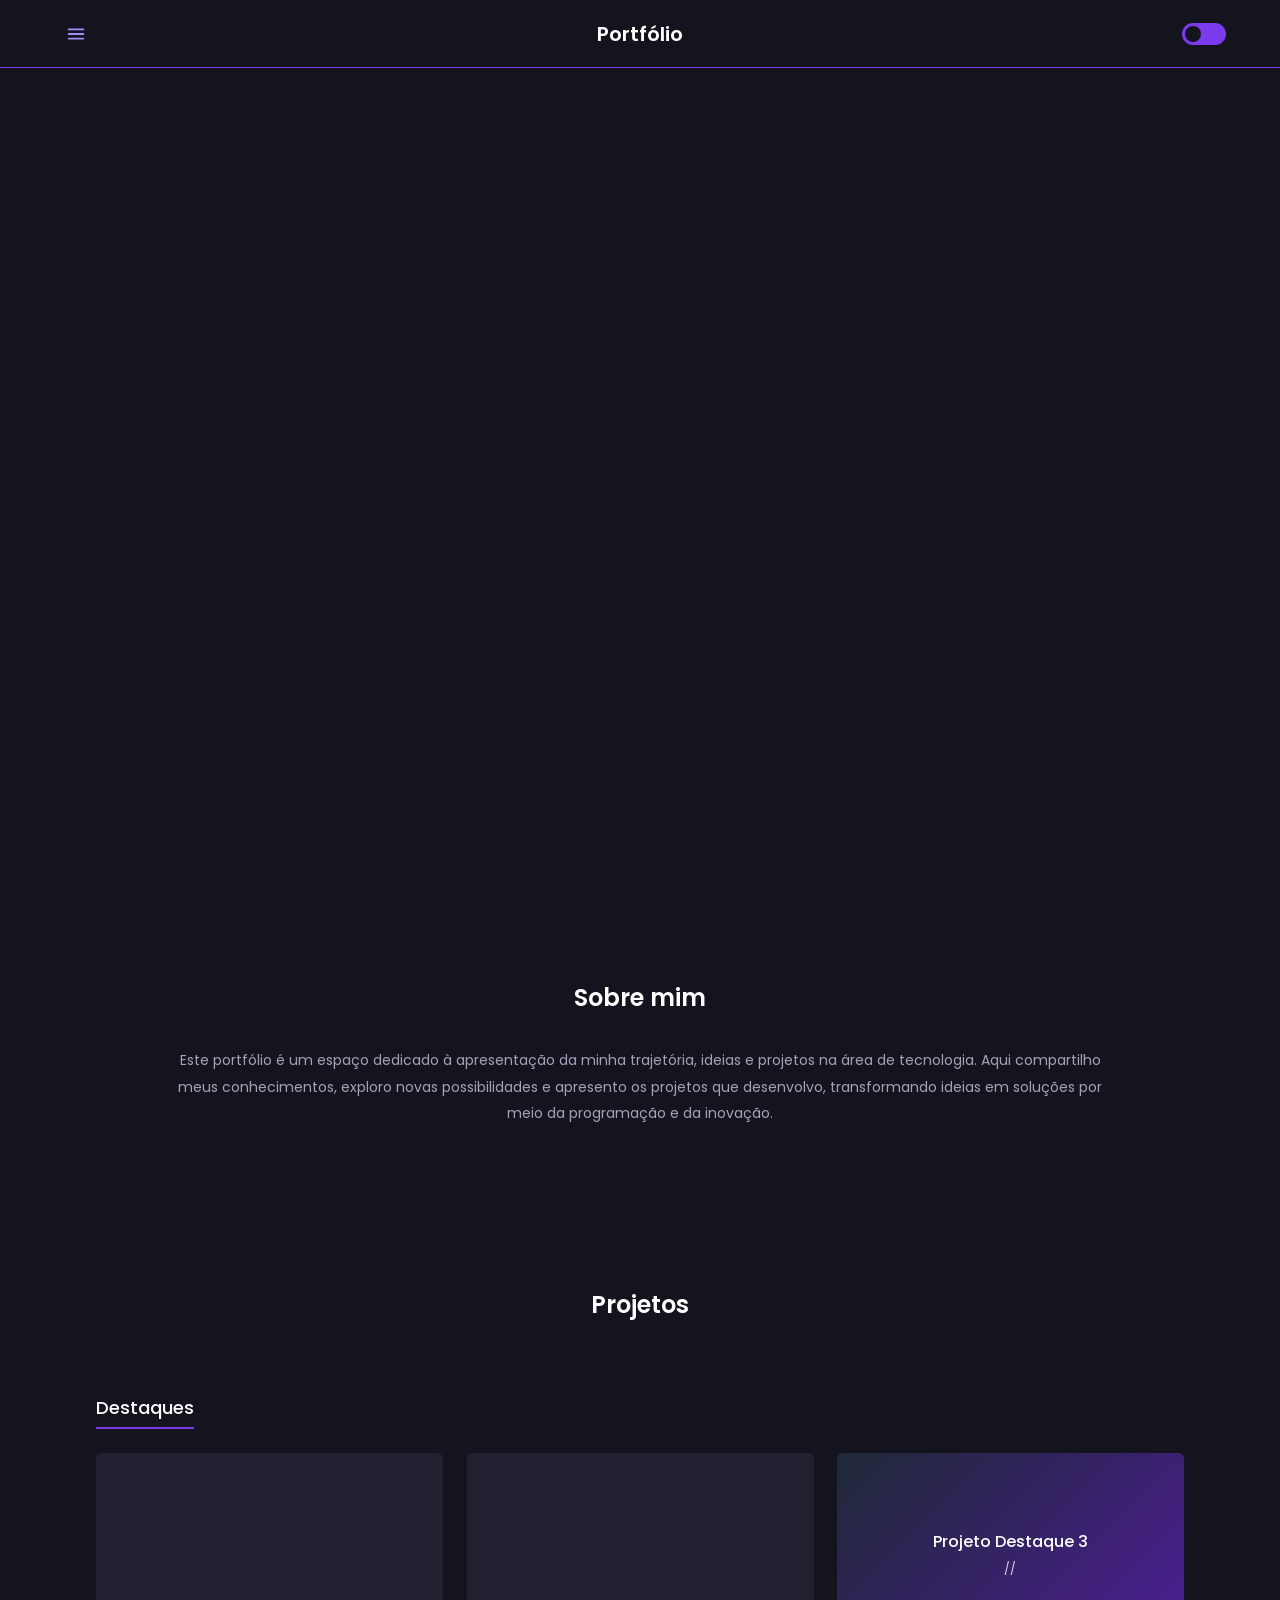
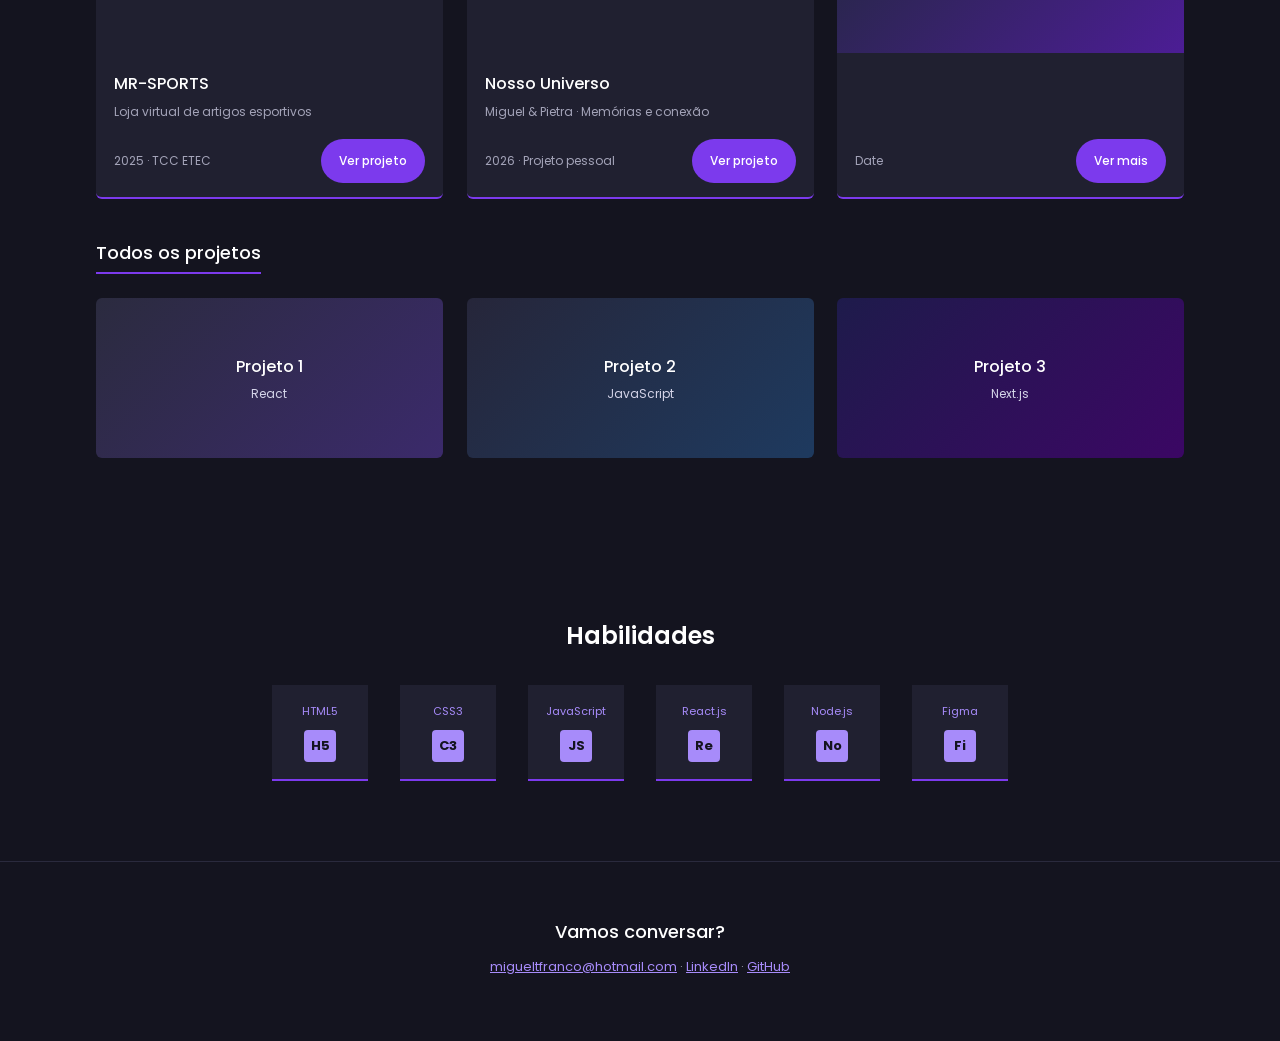
==== commit 516e506b: "Aplica efeito de digitação no nome após a animação de entrada" ====
--- a/index.html
+++ b/index.html
@@ -45,6 +45,8 @@
       <script src="js/project-previews.js" defer></script>
       <link rel="stylesheet" href="css/cursor-halo.css" />
     <script src="js/cursor-halo.js" defer></script>
+      <link rel="stylesheet" href="css/hero-typing.css" />
+    <script src="js/hero-typing.js" defer></script>
   </head>
   <body>
     <div class="intro-loader" id="introLoader" aria-label="Carregamento do portfólio">
@@ -174,11 +176,11 @@
           </article>
 
           <article class="card card--destaque" data-reveal="up">
-            <a class="card__preview" href="https://miguel-e-pietra.vercel.app/?visitante=1" target="_blank" rel="noopener noreferrer" aria-label="Abrir Nosso Universo"><iframe src="assets/previews/nosso-universo.html" title="Prévia visual de Nosso Universo" loading="lazy" sandbox="" tabindex="-1" aria-hidden="true"></iframe></a>
+            <a class="card__preview" href="https://miguel-e-pietra.vercel.app/" target="_blank" rel="noopener noreferrer" aria-label="Abrir Nosso Universo"><iframe src="assets/previews/nosso-universo.html" title="Prévia visual de Nosso Universo" loading="lazy" sandbox="" tabindex="-1" aria-hidden="true"></iframe></a>
             <div class="card__info"><h4>Nosso Universo</h4><p>Miguel &amp; Pietra · Memórias e conexão</p></div>
             <div class="card__rodape">
               <span>2026 · Projeto pessoal</span>
-              <a class="btn btn--cheio btn--pequeno" href="https://miguel-e-pietra.vercel.app/?visitante=1" target="_blank" rel="noopener noreferrer">Ver projeto</a>
+              <a class="btn btn--cheio btn--pequeno" href="https://miguel-e-pietra.vercel.app/" target="_blank" rel="noopener noreferrer">Ver projeto</a>
             </div>
           </article>
 
--- a/css/style.css
+++ b/css/style.css
@@ -434,3 +434,13 @@
 #projetos .card--destaque > .card__capa { flex: 0 0 200px; }
 #projetos .card--destaque > .card__info { min-height: 72px; }
 #projetos .card--destaque > .card__rodape { margin-top: auto; min-height: 72px; flex-wrap: wrap; }
+
+/* Zoom discreto sem alterar as dimensões da grade. */
+#projetos .card { position: relative; transform-origin: center; transition: transform .28s cubic-bezier(.2,.7,.3,1), box-shadow .28s ease; }
+@media (hover: hover) and (pointer: fine) and (prefers-reduced-motion: no-preference) {
+  #projetos .card:hover, #projetos .card:focus-within { transform: translateY(-4px) scale(1.025); z-index: 2; box-shadow: 0 14px 30px rgba(0,0,0,.24); }
+}
+@media (prefers-reduced-motion: reduce) {
+  #projetos .card { transition: none; }
+  #projetos .card:hover, #projetos .card:focus-within { transform: none; }
+}
--- a/css/hero-typing.css
+++ b/css/hero-typing.css
@@ -0,0 +1,11 @@
+.hero.type-ready .hero__linha,.hero.type-ready .hero__nome,.hero.type-ready .hero__cargo,.hero.type-ready .hero__botoes,.hero.type-ready .hero__foto{opacity:0}
+.hero.type-running .hero__linha{animation:hero-soft .55s ease both}
+.hero.type-running .hero__nome{opacity:1}
+.hero.type-running .hero__nome .hero-character{opacity:0;animation:hero-letter .01s step-end var(--letter-delay) both}
+.hero.type-running .hero__cargo{animation:hero-soft .65s ease 1s both}
+.hero.type-running .hero__botoes{animation:hero-soft .65s ease 1.15s both}
+.hero.type-running .hero__foto{animation:hero-photo .8s ease .15s both}
+@keyframes hero-soft{from{opacity:0;transform:translateY(18px)}to{opacity:1;transform:none}}
+@keyframes hero-photo{from{opacity:0;transform:scale(.96)}to{opacity:1;transform:scale(1)}}
+@keyframes hero-letter{from{opacity:0}to{opacity:1}}
+@media(prefers-reduced-motion:reduce){.hero.type-ready .hero__linha,.hero.type-ready .hero__nome,.hero.type-ready .hero__cargo,.hero.type-ready .hero__botoes,.hero.type-ready .hero__foto,.hero .hero-character{opacity:1!important;animation:none!important;transform:none!important}}
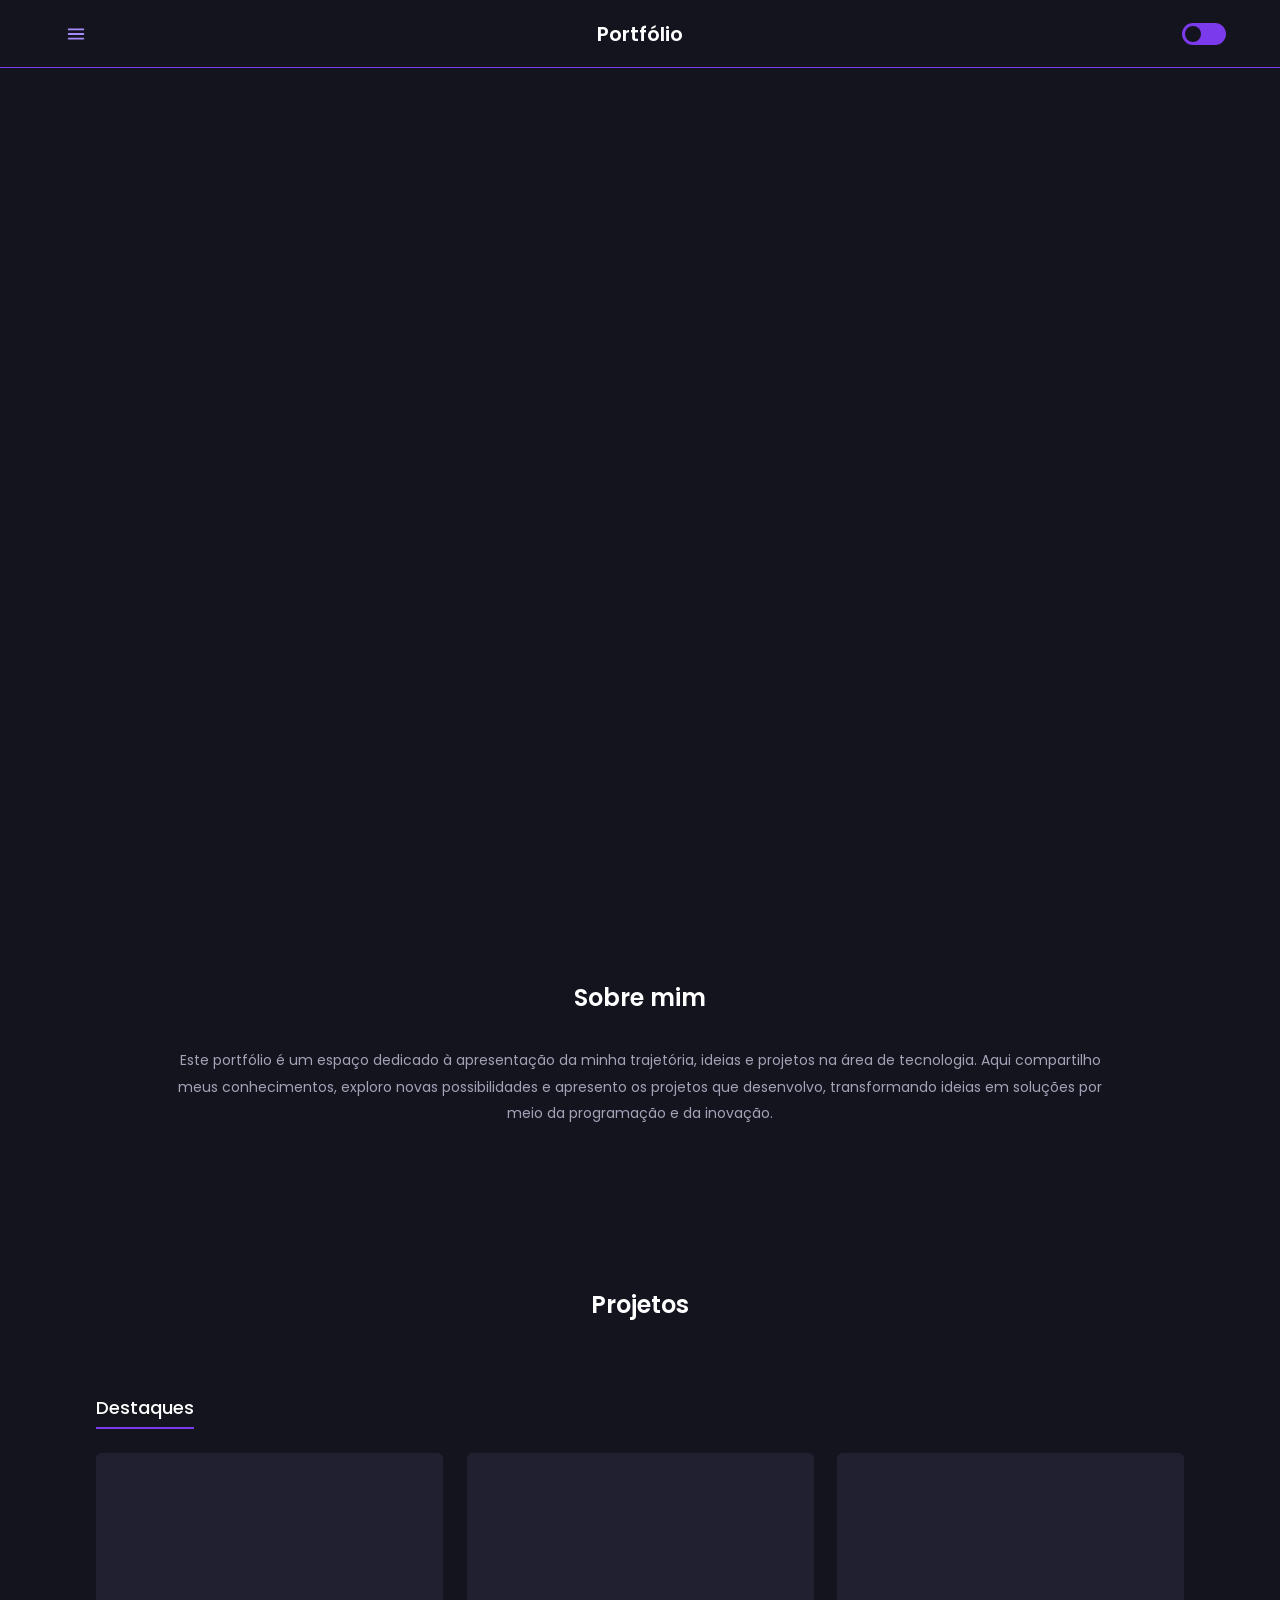
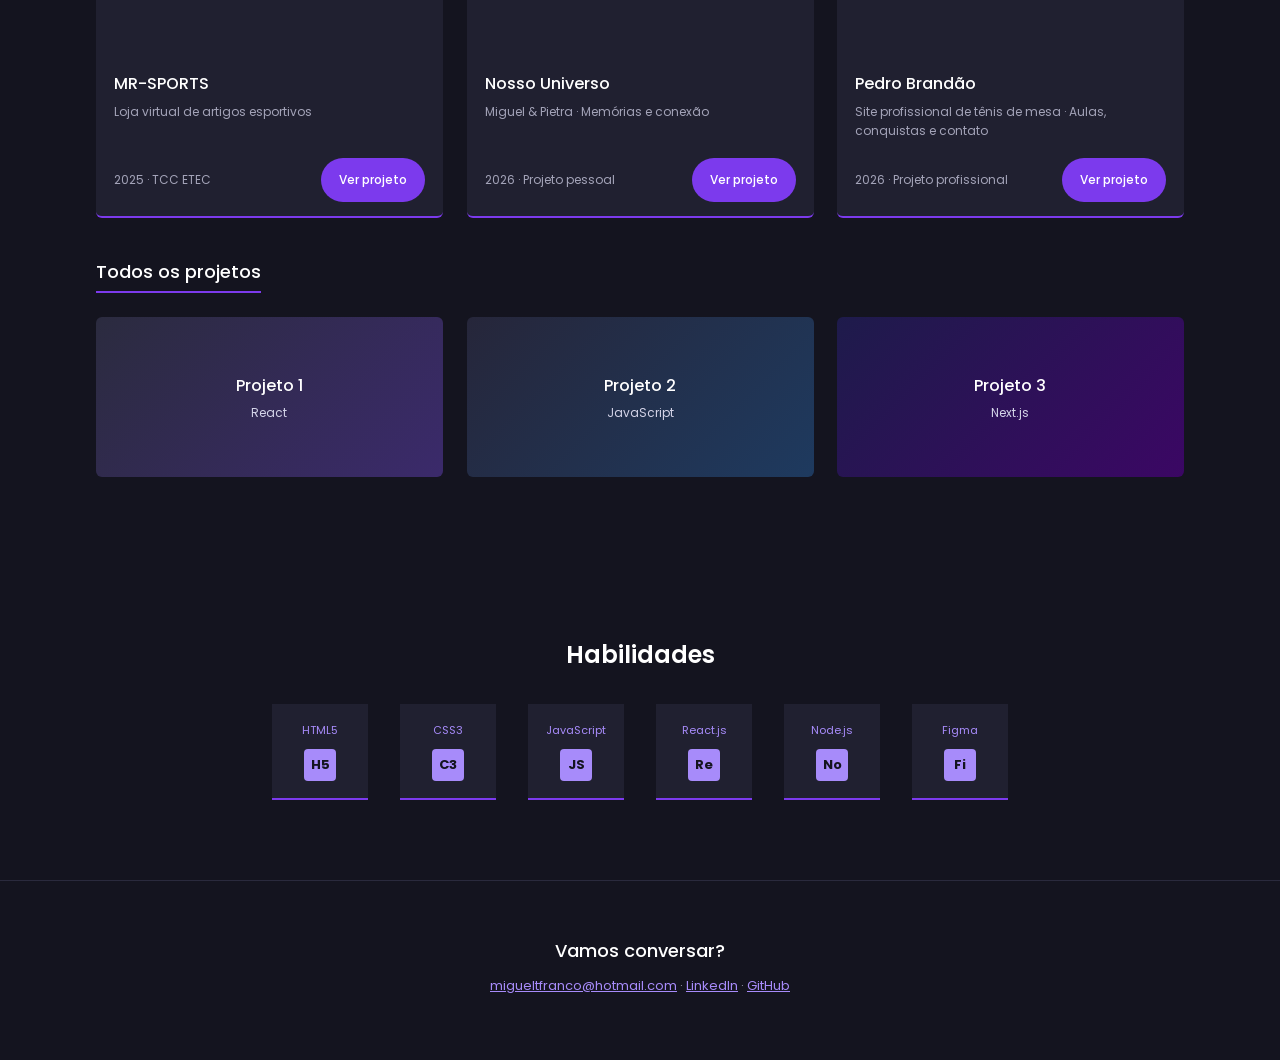
==== commit cf998bd5: "Adiciona site de Pedro Brandão aos projetos em destaque" ====
--- a/index.html
+++ b/index.html
@@ -43,10 +43,11 @@
     <link rel="stylesheet" href="css/intro.css" />
     <script src="js/intro.js" defer></script>
       <script src="js/project-previews.js" defer></script>
-      <link rel="stylesheet" href="css/cursor-halo.css" />
-    <script src="js/cursor-halo.js" defer></script>
       <link rel="stylesheet" href="css/hero-typing.css" />
     <script src="js/hero-typing.js" defer></script>
+      <link rel="stylesheet" href="css/button-hover.css" />
+      <link rel="stylesheet" href="css/mouse-accent.css" />
+    <script src="js/mouse-accent.js" defer></script>
   </head>
   <body>
     <div class="intro-loader" id="introLoader" aria-label="Carregamento do portfólio">
@@ -185,13 +186,11 @@
           </article>
 
           <article class="card card--destaque" data-reveal="up">
-            <div class="card__capa card__capa--3">
-              <h4>Projeto Destaque 3</h4>
-              <p>//</p>
-            </div>
+            <a class="card__preview" href="https://pbrandao06.vercel.app/" target="_blank" rel="noopener noreferrer" aria-label="Abrir site de Pedro Brandão"><iframe src="assets/previews/pedro-brandao.html" title="Prévia visual do site de Pedro Brandão" loading="lazy" sandbox="" tabindex="-1" aria-hidden="true"></iframe></a>
+            <div class="card__info"><h4>Pedro Brandão</h4><p>Site profissional de tênis de mesa · Aulas, conquistas e contato</p></div>
             <div class="card__rodape">
-              <span>Date</span>
-              <a class="btn btn--cheio btn--pequeno" href="#">Ver mais</a>
+              <span>2026 · Projeto profissional</span>
+              <a class="btn btn--cheio btn--pequeno" href="https://pbrandao06.vercel.app/" target="_blank" rel="noopener noreferrer">Ver projeto</a>
             </div>
           </article>
         </div>
--- a/css/button-hover.css
+++ b/css/button-hover.css
@@ -0,0 +1,10 @@
+/* Destaque discreto nos botões, mantendo o cursor nativo. */
+@media (hover: hover) and (pointer: fine) {
+  .btn:hover, .btn:focus-visible {
+    box-shadow: 0 0 0 3px rgba(167,139,250,.1), 0 5px 20px rgba(124,58,237,.25);
+    border-color: #a78bfa;
+  }
+}
+@media (prefers-reduced-motion: reduce) {
+  .btn { transition: none; }
+}
--- a/css/mouse-accent.css
+++ b/css/mouse-accent.css
@@ -0,0 +1,6 @@
+.mouse-accent{display:none}
+@media(hover:hover) and (pointer:fine) and (prefers-reduced-motion:no-preference){
+.mouse-accent{display:block;position:fixed;top:0;left:0;width:18px;height:18px;margin:-9px 0 0 -9px;z-index:2000;pointer-events:none;border:1px solid rgba(167,139,250,.5);border-radius:50%;opacity:0;--cursor-scale:1;transform:translate3d(-50px,-50px,0) scale(var(--cursor-scale));transition:opacity .12s,border-color .15s;contain:layout style paint}
+.mouse-accent.is-visible{opacity:1}
+.mouse-accent.is-hover{--cursor-scale:1.3;border-color:rgba(167,139,250,.8)}
+}
